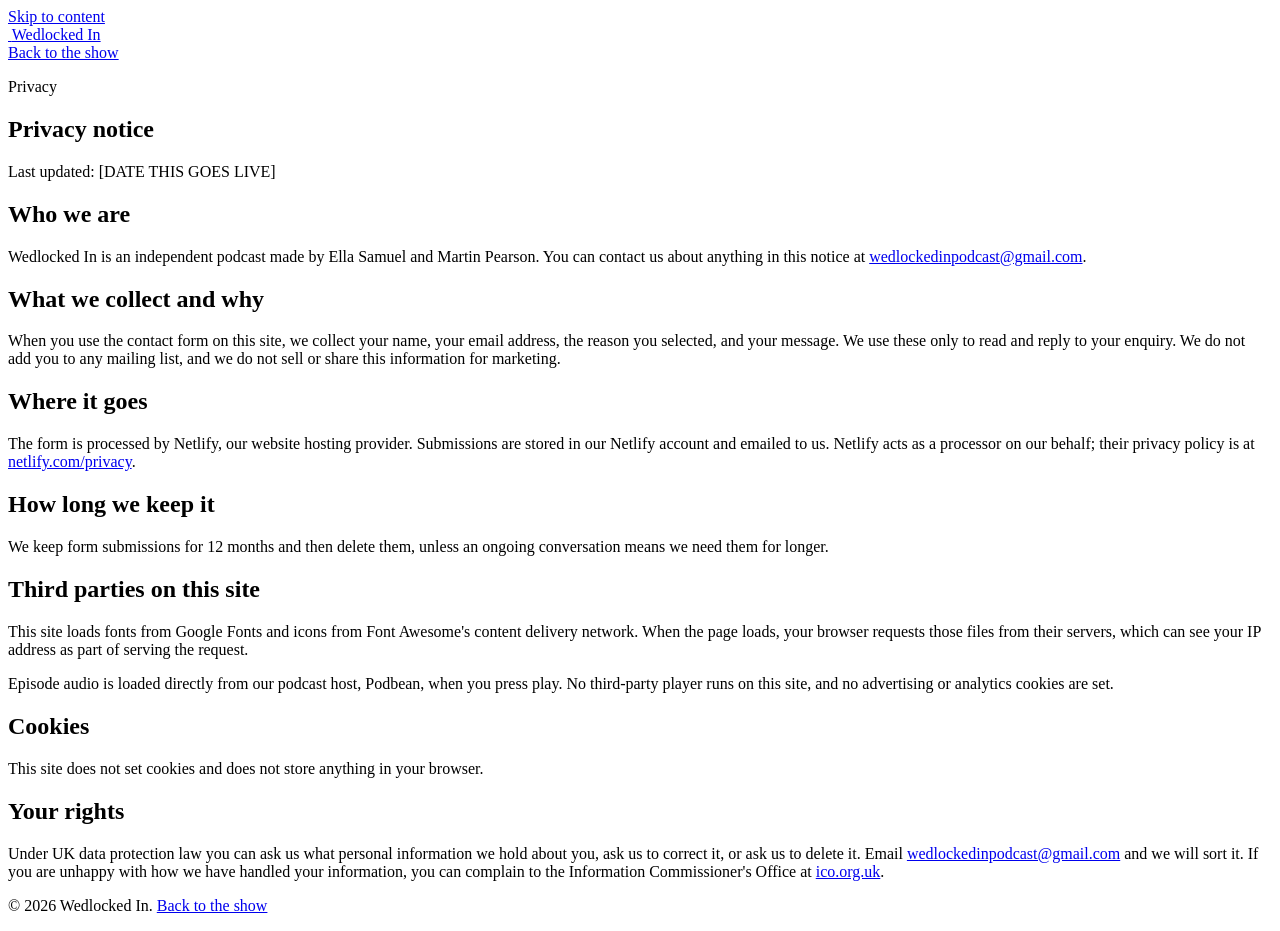
==== privacy.html @ d3a5449d "Site v1" ====
<!DOCTYPE html>
<html lang="en-GB">
<head>
  <meta charset="UTF-8">
  <meta name="viewport" content="width=device-width, initial-scale=1.0">
  <title>Privacy notice - Wedlocked In</title>
  <meta name="description" content="How Wedlocked In handles personal information submitted through this website.">
  <meta name="robots" content="noindex">

  <link rel="icon" type="image/png" href="images/mark.png">
  <link rel="stylesheet" href="https://cdnjs.cloudflare.com/ajax/libs/font-awesome/6.5.2/css/all.min.css">
  <!-- Same fonts link as index.html and 404.html - change all three together -->
  <link rel="preconnect" href="https://fonts.googleapis.com">
  <link rel="preconnect" href="https://fonts.gstatic.com" crossorigin>
  <link href="https://fonts.googleapis.com/css2?family=Anton&family=Inter:wght@400;500;600&family=Space+Grotesk:wght@500;600;700&display=swap" rel="stylesheet">
  <link rel="stylesheet" href="css/styles.css">
</head>
<body>

  <a class="skip-link" href="#main">Skip to content</a>

  <header class="site-header">
    <div class="header-inner">
      <a class="brand" href="index.html">
        <img src="images/mark.png" alt="" class="brand-logo">
        <span class="brand-name">Wedlocked In</span>
      </a>
      <nav class="site-nav" aria-label="Main navigation">
        <a href="index.html">Back to the show</a>
      </nav>
    </div>
  </header>

  <main id="main">
    <section class="section">
      <div class="section-inner about-grid-textonly">
        <p class="eyebrow">Privacy</p>
        <h1>Privacy notice</h1>
        <!-- Set this to the date the site actually goes live -->
        <p class="player-meta">Last updated: [DATE THIS GOES LIVE]</p>

        <h2>Who we are</h2>
        <p>Wedlocked In is an independent podcast made by Ella Samuel and Martin Pearson. You can contact us about anything in this notice at <a href="mailto:wedlockedinpodcast@gmail.com">wedlockedinpodcast@gmail.com</a>.</p>

        <h2>What we collect and why</h2>
        <p>When you use the contact form on this site, we collect your name, your email address, the reason you selected, and your message. We use these only to read and reply to your enquiry. We do not add you to any mailing list, and we do not sell or share this information for marketing.</p>

        <h2>Where it goes</h2>
        <p>The form is processed by Netlify, our website hosting provider. Submissions are stored in our Netlify account and emailed to us. Netlify acts as a processor on our behalf; their privacy policy is at <a href="https://www.netlify.com/privacy/" rel="noopener">netlify.com/privacy</a>.</p>

        <h2>How long we keep it</h2>
        <p>We keep form submissions for 12 months and then delete them, unless an ongoing conversation means we need them for longer.</p>

        <h2>Third parties on this site</h2>
        <p>This site loads fonts from Google Fonts and icons from Font Awesome's content delivery network. When the page loads, your browser requests those files from their servers, which can see your IP address as part of serving the request.</p>
        <p>Episode audio is loaded directly from our podcast host, Podbean, when you press play. No third-party player runs on this site, and no advertising or analytics cookies are set.</p>

        <h2>Cookies</h2>
        <p>This site does not set cookies and does not store anything in your browser.</p>

        <h2>Your rights</h2>
        <p>Under UK data protection law you can ask us what personal information we hold about you, ask us to correct it, or ask us to delete it. Email <a href="mailto:wedlockedinpodcast@gmail.com">wedlockedinpodcast@gmail.com</a> and we will sort it. If you are unhappy with how we have handled your information, you can complain to the Information Commissioner's Office at <a href="https://ico.org.uk" rel="noopener">ico.org.uk</a>.</p>
      </div>
    </section>
  </main>

  <footer class="site-footer">
    <div class="footer-inner">
      <p class="footer-copy">&copy; <span id="footer-year">2026</span> Wedlocked In. <a href="index.html">Back to the show</a></p>
    </div>
  </footer>

  <script src="js/script.js"></script>
</body>
</html>
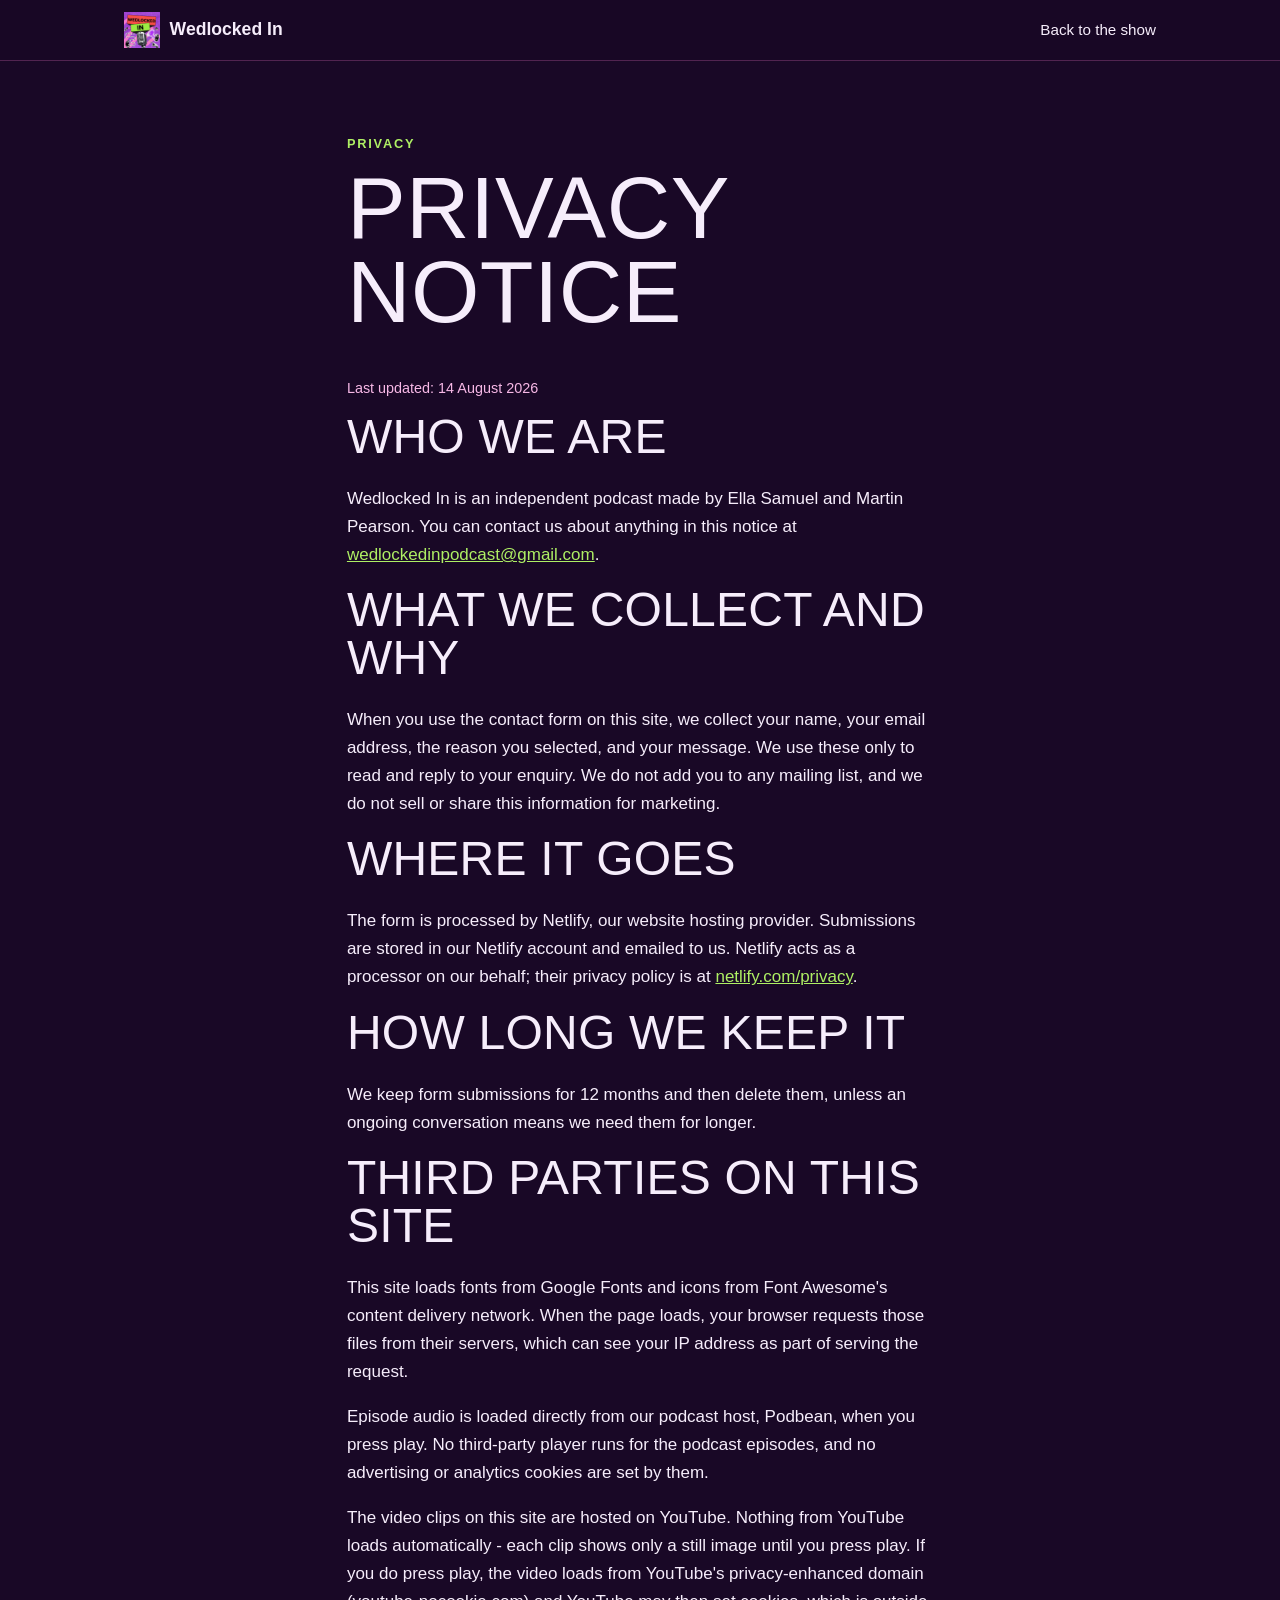
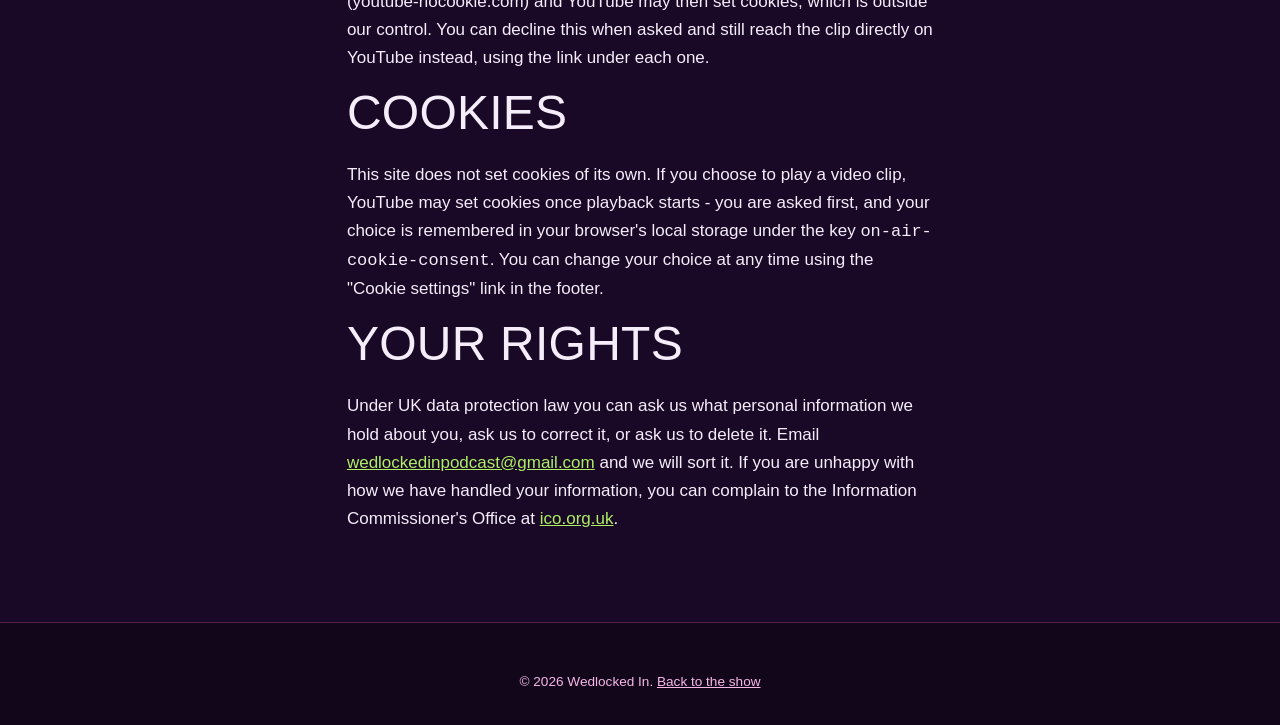
==== commit 24bbc23e: "YouTube clips and privacy" ====
--- a/privacy.html
+++ b/privacy.html
@@ -37,7 +37,7 @@
         <p class="eyebrow">Privacy</p>
         <h1>Privacy notice</h1>
         <!-- Set this to the date the site actually goes live -->
-        <p class="player-meta">Last updated: [DATE THIS GOES LIVE]</p>
+        <p class="player-meta">Last updated: 14 August 2026</p>
 
         <h2>Who we are</h2>
         <p>Wedlocked In is an independent podcast made by Ella Samuel and Martin Pearson. You can contact us about anything in this notice at <a href="mailto:wedlockedinpodcast@gmail.com">wedlockedinpodcast@gmail.com</a>.</p>
@@ -53,10 +53,11 @@
 
         <h2>Third parties on this site</h2>
         <p>This site loads fonts from Google Fonts and icons from Font Awesome's content delivery network. When the page loads, your browser requests those files from their servers, which can see your IP address as part of serving the request.</p>
-        <p>Episode audio is loaded directly from our podcast host, Podbean, when you press play. No third-party player runs on this site, and no advertising or analytics cookies are set.</p>
+        <p>Episode audio is loaded directly from our podcast host, Podbean, when you press play. No third-party player runs for the podcast episodes, and no advertising or analytics cookies are set by them.</p>
+        <p>The video clips on this site are hosted on YouTube. Nothing from YouTube loads automatically - each clip shows only a still image until you press play. If you do press play, the video loads from YouTube's privacy-enhanced domain (youtube-nocookie.com) and YouTube may then set cookies, which is outside our control. You can decline this when asked and still reach the clip directly on YouTube instead, using the link under each one.</p>
 
         <h2>Cookies</h2>
-        <p>This site does not set cookies and does not store anything in your browser.</p>
+        <p>This site does not set cookies of its own. If you choose to play a video clip, YouTube may set cookies once playback starts - you are asked first, and your choice is remembered in your browser's local storage under the key <code>on-air-cookie-consent</code>. You can change your choice at any time using the "Cookie settings" link in the footer.</p>
 
         <h2>Your rights</h2>
         <p>Under UK data protection law you can ask us what personal information we hold about you, ask us to correct it, or ask us to delete it. Email <a href="mailto:wedlockedinpodcast@gmail.com">wedlockedinpodcast@gmail.com</a> and we will sort it. If you are unhappy with how we have handled your information, you can complain to the Information Commissioner's Office at <a href="https://ico.org.uk" rel="noopener">ico.org.uk</a>.</p>
--- a/css/styles.css
+++ b/css/styles.css
@@ -0,0 +1,1045 @@
+/* ==========================================================================
+   WEDLOCKED IN - built from the "On Air" podcast starter kit
+   ==========================================================================
+
+   HOW THIS FILE WORKS
+   1. CLIENT TOKENS below are the ONLY place hex colours appear. Change
+      those values and the whole site re-skins itself - including the
+      soundbars, platform buttons and the cover-art glow.
+   2. Everything else is DERIVED from the tokens using color-mix(), which
+      blends two colours by percentage - like mixing paint.
+
+   COLOURS: sampled directly out of the cover artwork, so the site and the
+   artwork are literally the same palette rather than an approximation.
+   Lime is the accent because black-on-lime is the highest-contrast pairing
+   in the artwork - the coral is used sparingly as a second accent so the
+   page has the artwork's energy without two colours fighting for the CTAs.
+   ========================================================================== */
+
+/* ===================== CLIENT TOKENS - EDIT THESE ====================== */
+:root {
+  --color-primary: #291141;    /* raised surfaces: cards, the player, header fill */
+  --color-secondary: #F878CD;  /* the artwork's pink - muted text base, quiet borders */
+  --color-accent: #9CEB42;     /* the artwork's lime - buttons, links, soundbars */
+  --color-accent-alt: #F74E47; /* the artwork's coral - second accent, used sparingly */
+  --color-bg: #190826;         /* deep aubergine, pulled from the artwork's purple */
+  --color-text: #F6EDFB;       /* off-white with a violet cast */
+  --color-on-accent: #12061C;  /* text ON accent buttons. Black-on-lime is about 13:1,
+                                  comfortably AAA - if the accent ever changes to
+                                  something darker, this must go light instead */
+
+  --font-display: 'Anton', sans-serif;          /* condensed poster face - echoes the cover type */
+  --font-heading: 'Space Grotesk', sans-serif;  /* labels, buttons, episode titles */
+  --font-body: 'Inter', sans-serif;             /* clean and readable at small sizes */
+}
+
+/* ===================== DERIVED VALUES - LEAVE ALONE ====================
+   Every colour below is mixed from the tokens. #fff and #000 appear only
+   as mixing endpoints (lightening / darkening), never as used colours. */
+:root {
+  --surface: var(--color-primary);
+  --surface-raised: color-mix(in srgb, var(--color-primary) 88%, #fff);
+  --border-subtle: color-mix(in srgb, var(--color-secondary) 25%, var(--color-bg));
+  --border-strong: color-mix(in srgb, var(--color-secondary) 45%, var(--color-bg));
+  --text-muted: color-mix(in srgb, var(--color-text) 55%, var(--color-secondary));
+  --accent-hover: color-mix(in srgb, var(--color-accent) 82%, #fff);
+  --accent-tint: color-mix(in srgb, var(--color-accent) 14%, var(--color-bg));
+  --accent-glow: color-mix(in srgb, var(--color-accent) 45%, transparent);
+  --footer-bg: color-mix(in srgb, var(--color-bg) 70%, #000);
+  --header-frost: color-mix(in srgb, var(--color-bg) 78%, transparent);
+  --player-bg: color-mix(in srgb, var(--color-primary) 92%, var(--color-accent));
+  --soundbar-color: color-mix(in srgb, var(--color-accent) 55%, var(--color-bg));
+  --shadow-soft: 0 8px 30px color-mix(in srgb, #000 45%, transparent);
+  --focus-ring: 2px solid var(--accent-hover);
+  --accent-alt-soft: color-mix(in srgb, var(--color-accent-alt) 85%, #fff);
+  --soundbar-alt: color-mix(in srgb, var(--color-accent-alt) 60%, var(--color-bg));
+}
+
+/* ===================== RESET + BASE ===================== */
+*,
+*::before,
+*::after { box-sizing: border-box; }
+
+body {
+  margin: 0;
+  background: var(--color-bg);
+  color: var(--color-text);
+  font-family: var(--font-body);
+  font-size: 1.0625rem;
+  line-height: 1.65;
+  -webkit-font-smoothing: antialiased;
+}
+
+html { scroll-behavior: smooth; }
+
+img { max-width: 100%; height: auto; display: block; }
+
+h1, h2, h3 {
+  line-height: 1.15;
+  margin: 0 0 0.5em;
+}
+
+/* h1 and h2 use the condensed poster face and are set in caps, echoing the
+   chunky blocked lettering on the cover art. h3 stays in Space Grotesk -
+   Anton at episode-title size would be hard to read at a glance. */
+h1, h2 {
+  font-family: var(--font-display);
+  font-weight: 400;
+  text-transform: uppercase;
+  letter-spacing: 0.005em;
+}
+
+h1 { font-size: clamp(3rem, 8vw, 5.5rem); line-height: 0.95; }
+h2 { font-size: clamp(1.9rem, 4.5vw, 3rem); line-height: 1; }
+
+h3 {
+  font-family: var(--font-heading);
+  font-size: 1.2rem;
+  font-weight: 600;
+  letter-spacing: -0.01em;
+}
+
+p { margin: 0 0 1em; }
+
+a { color: var(--accent-hover); }
+a:hover { color: var(--color-accent); }
+
+/* Anchor jumps must clear the sticky header; bigger value on mobile where
+   the stacked nav is taller (see the media query) */
+section[id] { scroll-margin-top: 90px; }
+
+/* ===================== ACCESSIBILITY BASICS ===================== */
+.skip-link {
+  position: absolute;
+  left: -9999px;
+  top: 0;
+  background: var(--color-accent);
+  color: var(--color-on-accent);
+  padding: 0.6rem 1rem;
+  border-radius: 0 0 8px 0;
+  z-index: 200;
+  font-weight: 600;
+  text-decoration: none;
+}
+
+.skip-link:focus { left: 0; }
+
+:focus-visible {
+  outline: var(--focus-ring);
+  outline-offset: 3px;
+}
+
+/* ===================== LAYOUT HELPERS ===================== */
+.section { padding: 4.5rem 1.5rem; }
+
+.section-inner,
+.header-inner,
+.hero-inner,
+.footer-inner {
+  max-width: 1080px;
+  margin: 0 auto;
+}
+
+.eyebrow {
+  font-family: var(--font-heading);
+  text-transform: uppercase;
+  letter-spacing: 0.14em;
+  font-size: 0.8rem;
+  font-weight: 600;
+  color: var(--accent-hover);
+  margin-bottom: 0.75rem;
+}
+
+/* ===================== BUTTONS ===================== */
+.btn-primary {
+  display: inline-flex;
+  align-items: center;
+  gap: 0.5rem;
+  background: var(--color-accent);
+  color: var(--color-on-accent);
+  font-family: var(--font-heading);
+  font-weight: 600;
+  font-size: 1rem;
+  padding: 0.75rem 1.5rem;
+  border: none;
+  border-radius: 999px;
+  cursor: pointer;
+  text-decoration: none;
+  transition: background 0.2s ease, transform 0.15s ease;
+}
+
+.btn-primary:hover {
+  background: var(--accent-hover);
+  color: var(--color-on-accent);
+  transform: translateY(-1px);
+}
+
+.btn-ghost {
+  display: inline-flex;
+  align-items: center;
+  gap: 0.5rem;
+  background: transparent;
+  color: var(--color-text);
+  font-family: var(--font-heading);
+  font-weight: 600;
+  font-size: 1rem;
+  padding: 0.75rem 1.5rem;
+  border: 1px solid var(--border-strong);
+  border-radius: 999px;
+  cursor: pointer;
+  transition: border-color 0.2s ease;
+}
+
+.btn-ghost:hover { border-color: var(--color-accent); }
+
+/* ===================== 1. STICKY HEADER ===================== */
+.site-header {
+  position: sticky;
+  top: 0;
+  z-index: 100;
+  background: var(--header-frost);
+  /* Frosted glass: the translucent background above + this blur of
+     whatever scrolls behind it */
+  -webkit-backdrop-filter: blur(12px);
+  backdrop-filter: blur(12px);
+  border-bottom: 1px solid var(--border-subtle);
+}
+
+.header-inner {
+  display: flex;
+  align-items: center;
+  justify-content: space-between;
+  gap: 1rem;
+  padding: 0.75rem 1.5rem;
+  flex-wrap: wrap;
+}
+
+.brand {
+  display: flex;
+  align-items: center;
+  gap: 0.6rem;
+  text-decoration: none;
+  color: var(--color-text);
+}
+
+.brand-logo { width: 36px; height: 36px; }
+
+.brand-name {
+  font-family: var(--font-heading);
+  font-weight: 700;
+  font-size: 1.1rem;
+}
+
+.site-nav {
+  display: flex;
+  gap: 1.25rem;
+  flex-wrap: wrap;
+}
+
+.site-nav a {
+  color: var(--color-text);
+  text-decoration: none;
+  font-size: 0.95rem;
+  font-weight: 500;
+}
+
+.site-nav a:hover { color: var(--accent-hover); }
+
+.social-row {
+  display: flex;
+  gap: 0.5rem;
+}
+
+.social-btn {
+  display: inline-flex;
+  align-items: center;
+  justify-content: center;
+  width: 38px;
+  height: 38px;
+  border-radius: 50%;
+  background: var(--accent-tint);
+  color: var(--color-text);
+  border: 1px solid var(--border-subtle);
+  text-decoration: none;
+  transition: background 0.2s ease, color 0.2s ease;
+}
+
+.social-btn:hover {
+  background: var(--color-accent);
+  color: var(--color-on-accent);
+}
+
+/* ===================== 2. HERO ===================== */
+.hero { padding: 4rem 1.5rem 4.5rem; }
+
+.hero-inner {
+  display: grid;
+  grid-template-columns: minmax(260px, 420px) 1fr;
+  gap: 3rem;
+  align-items: center;
+}
+
+.hero-art img {
+  border-radius: 16px;
+  /* The glow: a soft accent-coloured shadow that makes the art float */
+  box-shadow: 0 12px 60px var(--accent-glow), var(--shadow-soft);
+}
+
+.hero-pitch {
+  font-size: 1.25rem;
+  color: var(--text-muted);
+  max-width: 34ch;
+}
+
+.trust-strip {
+  font-size: 0.9rem;
+  color: var(--text-muted);
+  font-family: var(--font-heading);
+  letter-spacing: 0.02em;
+  margin: 1.25rem 0 1.75rem;
+}
+
+.trust-strip span { white-space: nowrap; }
+
+/* The listen-on row - flex-wrap means it never needs a media query */
+.listen-on-row {
+  display: flex;
+  flex-wrap: wrap;
+  gap: 0.6rem;
+}
+
+.platform-btn {
+  display: inline-flex;
+  align-items: center;
+  gap: 0.5rem;
+  background: var(--surface-raised);
+  color: var(--color-text);
+  border: 1px solid var(--border-strong);
+  border-radius: 999px;
+  padding: 0.55rem 1.1rem;
+  font-family: var(--font-heading);
+  font-weight: 600;
+  font-size: 0.9rem;
+  text-decoration: none;
+  transition: border-color 0.2s ease, background 0.2s ease;
+}
+
+.platform-btn:hover {
+  border-color: var(--color-accent);
+  background: var(--accent-tint);
+  color: var(--color-text);
+}
+
+.platform-btn i { color: var(--accent-hover); }
+
+/* Staggered rise-in for the hero, only when motion is welcome */
+@media (prefers-reduced-motion: no-preference) {
+  .hero .reveal {
+    opacity: 0;
+    transform: translateY(14px);
+    animation: hero-rise 0.6s ease forwards;
+  }
+  .hero-copy .reveal:nth-child(1) { animation-delay: 0.05s; }
+  .hero-copy .reveal:nth-child(2) { animation-delay: 0.12s; }
+  .hero-copy .reveal:nth-child(3) { animation-delay: 0.2s; }
+  .hero-copy .reveal:nth-child(4) { animation-delay: 0.28s; }
+  .hero-copy .reveal:nth-child(5) { animation-delay: 0.36s; }
+  @keyframes hero-rise {
+    to { opacity: 1; transform: none; }
+  }
+}
+
+/* ===================== SOUNDBAR MOTIF =====================
+   This kit's section divider: a row of thin vertical bars echoing an
+   audio waveform. Pure CSS - the spans get their heights below. The
+   gentle pulse animation only runs when the visitor is happy with
+   motion. Used between sections and nowhere louder. */
+.soundbar {
+  display: flex;
+  justify-content: center;
+  align-items: center;
+  gap: 6px;
+  height: 56px;
+}
+
+.soundbar span {
+  width: 4px;
+  border-radius: 2px;
+  background: var(--soundbar-color);
+}
+
+/* Every third bar picks up the coral instead of the lime - the artwork's
+   two brights, used as punctuation rather than wallpaper */
+.soundbar span:nth-child(3n) { background: var(--soundbar-alt); }
+
+/* Varying heights - a fixed pattern so it looks like a waveform,
+   not a random mess */
+.soundbar span:nth-child(1)  { height: 10px; }
+.soundbar span:nth-child(2)  { height: 18px; }
+.soundbar span:nth-child(3)  { height: 26px; }
+.soundbar span:nth-child(4)  { height: 14px; }
+.soundbar span:nth-child(5)  { height: 32px; }
+.soundbar span:nth-child(6)  { height: 20px; }
+.soundbar span:nth-child(7)  { height: 36px; }
+.soundbar span:nth-child(8)  { height: 22px; }
+.soundbar span:nth-child(9)  { height: 30px; }
+.soundbar span:nth-child(10) { height: 12px; }
+.soundbar span:nth-child(11) { height: 24px; }
+.soundbar span:nth-child(12) { height: 16px; }
+.soundbar span:nth-child(13) { height: 28px; }
+.soundbar span:nth-child(14) { height: 10px; }
+
+@media (prefers-reduced-motion: no-preference) {
+  .soundbar span {
+    animation: soundbar-pulse 2.6s ease-in-out infinite alternate;
+  }
+  .soundbar span:nth-child(odd)  { animation-delay: 0.4s; }
+  .soundbar span:nth-child(3n)   { animation-delay: 0.9s; }
+  @keyframes soundbar-pulse {
+    to { transform: scaleY(1.5); }
+  }
+}
+
+/* ===================== 3. LATEST EPISODE / PLAYER ===================== */
+.listen-section { padding-top: 3.5rem; }
+
+.player-card {
+  background: var(--player-bg);
+  border: 1px solid var(--border-strong);
+  border-radius: 16px;
+  padding: 2rem;
+  box-shadow: var(--shadow-soft);
+}
+
+.player-epnum {
+  font-family: var(--font-heading);
+  font-weight: 700;
+  color: var(--accent-alt-soft);
+  margin-bottom: 0.25rem;
+  font-size: 0.9rem;
+  text-transform: uppercase;
+  letter-spacing: 0.1em;
+}
+
+.player-title { margin-bottom: 0.25rem; }
+
+.player-meta {
+  color: var(--text-muted);
+  font-size: 0.9rem;
+  margin-bottom: 0.75rem;
+}
+
+.player-desc { color: var(--text-muted); }
+
+/* The native audio element: the browser's own controls are deliberately
+   kept - they give keyboard and screen-reader support for free, which a
+   custom-built player would break. The wrapper card is what we style. */
+audio {
+  width: 100%;
+  margin-top: 0.5rem;
+}
+
+.player-alt {
+  margin: 1.25rem 0 0;
+  font-size: 0.95rem;
+  color: var(--text-muted);
+}
+
+/* Consent-gated embed container (only used in embed mode) */
+.embed-container { margin-top: 0.5rem; }
+
+.embed-placeholder {
+  border: 2px dashed var(--border-strong);
+  border-radius: 12px;
+  padding: 1.5rem;
+  text-align: center;
+  color: var(--text-muted);
+}
+
+.embed-container iframe {
+  width: 100%;
+  border: none;
+  border-radius: 12px;
+  min-height: 152px;
+}
+
+/* ===================== 4. EPISODE LIST ===================== */
+.episode-list {
+  list-style: none;
+  margin: 2rem 0 0;
+  padding: 0;
+  display: flex;
+  flex-direction: column;
+  gap: 1rem;
+}
+
+/* flex-wrap means rows collapse gracefully on narrow screens without
+   needing the media query - the pattern to copy for any future row */
+.episode-row {
+  display: flex;
+  flex-wrap: wrap;
+  gap: 1.25rem;
+  background: var(--surface);
+  border: 1px solid var(--border-subtle);
+  border-radius: 14px;
+  padding: 1.25rem;
+  transition: border-color 0.2s ease;
+}
+
+.episode-row:hover { border-color: var(--border-strong); }
+
+.episode-thumb {
+  width: 96px;
+  height: 96px;
+  aspect-ratio: 1 / 1;
+  object-fit: cover;
+  border-radius: 10px;
+  flex-shrink: 0;
+}
+
+.episode-body {
+  flex: 1;
+  min-width: 240px;
+}
+
+.episode-body h3 { margin-bottom: 0.2rem; }
+
+.episode-meta {
+  color: var(--text-muted);
+  font-size: 0.85rem;
+  margin-bottom: 0.4rem;
+}
+
+.episode-desc {
+  color: var(--text-muted);
+  font-size: 0.95rem;
+  margin-bottom: 0.75rem;
+}
+
+.episode-links {
+  display: flex;
+  flex-wrap: wrap;
+  gap: 0.75rem;
+  align-items: center;
+}
+
+.episode-listen {
+  display: inline-flex;
+  align-items: center;
+  gap: 0.4rem;
+  background: var(--accent-tint);
+  color: var(--accent-hover);
+  border: 1px solid var(--border-strong);
+  border-radius: 999px;
+  padding: 0.4rem 1rem;
+  font-family: var(--font-heading);
+  font-weight: 600;
+  font-size: 0.85rem;
+  cursor: pointer;
+  transition: background 0.2s ease, color 0.2s ease;
+}
+
+.episode-listen:hover {
+  background: var(--color-accent);
+  color: var(--color-on-accent);
+}
+
+.episode-notes {
+  font-size: 0.85rem;
+  color: var(--text-muted);
+}
+
+.episode-notes:hover { color: var(--accent-hover); }
+
+.full-archive {
+  margin-top: 2rem;
+  text-align: center;
+  color: var(--text-muted);
+}
+
+/* ===================== 5. START HERE ===================== */
+.start-here-section { padding-top: 3.5rem; }
+
+/* auto-fit: cards fill the row and stack by themselves - no media
+   query needed, and no mobile stacking bugs */
+.start-grid {
+  display: grid;
+  grid-template-columns: repeat(auto-fit, minmax(260px, 1fr));
+  gap: 1.25rem;
+  margin-top: 2rem;
+}
+
+.start-card {
+  background: var(--surface);
+  border: 1px solid var(--border-subtle);
+  border-radius: 14px;
+  padding: 1.5rem;
+  display: flex;
+  flex-direction: column;
+}
+
+/* The Start Here labels get the coral and a solid block behind them,
+   borrowing the banner treatment from the cover art */
+.start-label {
+  display: inline-block;
+  align-self: flex-start;
+  font-family: var(--font-heading);
+  font-weight: 700;
+  font-size: 0.75rem;
+  text-transform: uppercase;
+  letter-spacing: 0.1em;
+  color: var(--color-on-accent);
+  background: var(--accent-alt-soft);
+  padding: 0.25rem 0.6rem;
+  border-radius: 4px;
+  margin-bottom: 1rem;
+}
+
+.start-card p { color: var(--text-muted); font-size: 0.95rem; }
+
+.start-listen {
+  margin-top: auto;
+  font-family: var(--font-heading);
+  font-weight: 600;
+  font-size: 0.9rem;
+  text-decoration: none;
+}
+
+/* ===================== 6. ABOUT BAND ===================== */
+.about-band {
+  background: var(--surface);
+  border-top: 1px solid var(--border-subtle);
+  border-bottom: 1px solid var(--border-subtle);
+}
+
+.about-grid {
+  display: grid;
+  grid-template-columns: 3fr 2fr;
+  gap: 3rem;
+  align-items: start;
+}
+
+/* min-width: 0 lets these grid children shrink below their content size,
+   preventing long unbroken text (URLs, email addresses) blowing the layout */
+.about-text,
+.contact-form-col { min-width: 0; }
+
+/* Used while there is no host photo - keeps the text from running to a
+   silly line length in a full-width band */
+.about-grid-textonly {
+  grid-template-columns: 1fr;
+  max-width: 62ch;
+}
+
+.about-photo img {
+  border-radius: 14px;
+  object-fit: cover;
+  box-shadow: var(--shadow-soft);
+}
+
+.support-strip {
+  margin-top: 3rem;
+  display: flex;
+  flex-wrap: wrap;
+  align-items: center;
+  gap: 1rem;
+  border-top: 1px solid var(--border-subtle);
+  padding-top: 2rem;
+}
+
+.support-label {
+  font-family: var(--font-heading);
+  font-weight: 600;
+  margin: 0;
+}
+
+.support-links {
+  display: flex;
+  flex-wrap: wrap;
+  gap: 0.6rem;
+}
+
+.support-btn {
+  display: inline-flex;
+  align-items: center;
+  gap: 0.5rem;
+  background: var(--surface-raised);
+  color: var(--color-text);
+  border: 1px solid var(--border-strong);
+  border-radius: 999px;
+  padding: 0.5rem 1.1rem;
+  font-family: var(--font-heading);
+  font-weight: 600;
+  font-size: 0.9rem;
+  text-decoration: none;
+  transition: border-color 0.2s ease, background 0.2s ease;
+}
+
+.support-btn:hover {
+  border-color: var(--color-accent);
+  background: var(--accent-tint);
+}
+
+.support-btn i { color: var(--accent-hover); }
+
+/* ===================== 7. REVIEWS ===================== */
+.review-grid {
+  display: grid;
+  grid-template-columns: repeat(auto-fit, minmax(260px, 1fr));
+  gap: 1.25rem;
+  margin-top: 2rem;
+}
+
+.review-card {
+  background: var(--surface);
+  border: 1px solid var(--border-subtle);
+  border-radius: 14px;
+  padding: 1.5rem;
+}
+
+.review-stars {
+  color: var(--color-accent);
+  margin-bottom: 0.75rem;
+  letter-spacing: 0.15em;
+}
+
+.review-quote {
+  font-style: italic;
+  color: var(--color-text);
+}
+
+.review-source {
+  color: var(--text-muted);
+  font-size: 0.85rem;
+  margin: 0;
+}
+
+/* ===================== 8. CONTACT ===================== */
+.contact-band {
+  background: var(--surface);
+  border-top: 1px solid var(--border-subtle);
+}
+
+.contact-grid {
+  display: grid;
+  grid-template-columns: 3fr 2fr;
+  gap: 3rem;
+  align-items: start;
+}
+
+.form-field { margin-bottom: 1.1rem; }
+
+.form-field label {
+  display: block;
+  font-family: var(--font-heading);
+  font-weight: 600;
+  font-size: 0.9rem;
+  margin-bottom: 0.35rem;
+}
+
+.form-field input,
+.form-field select,
+.form-field textarea {
+  width: 100%;
+  background: var(--color-bg);
+  color: var(--color-text);
+  border: 1px solid var(--border-strong);
+  border-radius: 10px;
+  padding: 0.7rem 0.9rem;
+  font-family: var(--font-body);
+  font-size: 1rem;
+}
+
+.form-field input:focus-visible,
+.form-field select:focus-visible,
+.form-field textarea:focus-visible {
+  outline: var(--focus-ring);
+  outline-offset: 1px;
+  border-color: var(--color-accent);
+}
+
+.form-field textarea { resize: vertical; }
+
+/* Honeypot: parked off-screen, not display:none - some bots skip
+   hidden fields */
+.hp-field {
+  position: absolute;
+  left: -9999px;
+}
+
+#form-status {
+  margin-top: 1rem;
+  font-weight: 600;
+  min-height: 1.5em;
+}
+
+#form-status.form-success { color: var(--accent-hover); }
+#form-status.form-error { color: color-mix(in srgb, var(--color-text) 70%, var(--color-accent)); }
+
+.contact-details-col h3 { margin-bottom: 1rem; }
+
+.contact-email-link {
+  font-family: var(--font-heading);
+  font-weight: 600;
+  text-decoration: none;
+}
+
+.contact-details-col .social-row { margin: 1.25rem 0; }
+
+.media-kit-line,
+.newsletter-line { font-size: 0.95rem; }
+
+/* ===================== 9. FOOTER ===================== */
+.site-footer {
+  background: var(--footer-bg);
+  border-top: 1px solid var(--border-subtle);
+  padding: 3rem 1.5rem 2rem;
+  text-align: center;
+}
+
+.footer-brand {
+  font-family: var(--font-heading);
+  font-weight: 700;
+  font-size: 1.25rem;
+  margin-bottom: 1.5rem;
+}
+
+.footer-inner .listen-on-row { justify-content: center; margin-bottom: 1.5rem; }
+
+.listen-on-compact .platform-btn {
+  padding: 0.4rem 0.9rem;
+  font-size: 0.8rem;
+}
+
+.footer-inner .social-row { justify-content: center; margin-bottom: 1.5rem; }
+
+.footer-legal {
+  color: var(--text-muted);
+  font-size: 0.85rem;
+}
+
+.footer-copy {
+  color: var(--text-muted);
+  font-size: 0.85rem;
+  margin: 0;
+}
+
+.footer-copy a { color: var(--text-muted); }
+.footer-copy a:hover { color: var(--accent-hover); }
+
+/* ===================== 10. MOBILE LISTEN BAR =====================
+   Hidden on desktop; shown inside the mobile media query below. */
+.mobile-listen-bar { display: none; }
+
+/* ===================== CLIPS ===================== */
+.clip-grid {
+  display: grid;
+  /* Same auto-fit pattern as start-grid and review-grid - cards fill the
+     row and wrap themselves, no mobile-stacking media query needed */
+  grid-template-columns: repeat(auto-fit, minmax(220px, 1fr));
+  gap: 1.25rem;
+  margin-top: 2rem;
+}
+
+.clip-card {
+  background: var(--surface);
+  border: 1px solid var(--border-subtle);
+  border-radius: 14px;
+  overflow: hidden;
+  display: flex;
+  flex-direction: column;
+}
+
+/* 9:16 keeps the box the right shape for a Short before anything has
+   loaded, so the page never jumps once a thumbnail image arrives */
+.clip-video-wrap {
+  position: relative;
+  aspect-ratio: 9 / 16;
+  background: #000;
+}
+
+.clip-video-wrap iframe {
+  position: absolute;
+  inset: 0;
+  width: 100%;
+  height: 100%;
+  border: 0;
+}
+
+.clip-facade {
+  position: absolute;
+  inset: 0;
+  width: 100%;
+  height: 100%;
+  padding: 0;
+  margin: 0;
+  border: 0;
+  cursor: pointer;
+  background: none;
+  display: block;
+}
+
+.clip-facade img {
+  width: 100%;
+  height: 100%;
+  object-fit: cover;
+  display: block;
+}
+
+/* Darkens the lower part of the thumbnail so the play icon and any
+   future caption overlay stay readable against a bright frame */
+.clip-facade::after {
+  content: "";
+  position: absolute;
+  inset: 0;
+  background: linear-gradient(to top, color-mix(in srgb, #000 55%, transparent), transparent 45%);
+}
+
+.clip-play-icon {
+  position: absolute;
+  top: 50%;
+  left: 50%;
+  transform: translate(-50%, -50%);
+  width: 58px;
+  height: 58px;
+  border-radius: 50%;
+  background: color-mix(in srgb, var(--color-accent) 90%, transparent);
+  color: var(--color-on-accent);
+  display: flex;
+  align-items: center;
+  justify-content: center;
+  font-size: 1.3rem;
+  transition: transform 0.15s ease;
+}
+
+.clip-facade:hover .clip-play-icon,
+.clip-facade:focus-visible .clip-play-icon {
+  transform: translate(-50%, -50%) scale(1.08);
+}
+
+.clip-caption {
+  padding: 0.9rem 1rem 0.3rem;
+  font-size: 0.95rem;
+  color: var(--color-text);
+  margin: 0;
+}
+
+.clip-yt-link {
+  display: block;
+  padding: 0.3rem 1rem 1rem;
+  font-size: 0.8rem;
+  color: var(--text-muted);
+}
+
+.clip-yt-link:hover { color: var(--accent-hover); }
+
+/* ===================== 404 PAGE ===================== */
+.error-section {
+  min-height: 80vh;
+  display: flex;
+  align-items: center;
+}
+
+.error-inner { text-align: center; }
+
+/* ===================== 11. COOKIE BANNER ===================== */
+.cookie-banner {
+  position: fixed;
+  bottom: 0;
+  left: 0;
+  right: 0;
+  z-index: 150;
+  background: var(--surface-raised);
+  border-top: 1px solid var(--border-strong);
+  padding: 1rem 1.5rem;
+  display: flex;
+  flex-wrap: wrap;
+  align-items: center;
+  justify-content: center;
+  gap: 1rem;
+}
+
+.cookie-banner[hidden] { display: none; }
+
+.cookie-banner p { margin: 0; font-size: 0.95rem; }
+
+.cookie-actions {
+  display: flex;
+  gap: 0.6rem;
+}
+
+/* ===================== SCROLL REVEAL =====================
+   JS adds .visible as elements enter the viewport. For reduced-motion
+   users the JS never runs, and this base state keeps everything
+   visible - nothing is hidden without the animation to reveal it. */
+@media (prefers-reduced-motion: no-preference) {
+  .reveal {
+    opacity: 0;
+    transform: translateY(16px);
+    transition: opacity 0.5s ease, transform 0.5s ease;
+  }
+  .reveal.visible {
+    opacity: 1;
+    transform: none;
+  }
+  /* Hero reveals are handled by the load animation above, not scroll */
+  .hero .reveal { transition: none; }
+}
+
+@media (prefers-reduced-motion: reduce) {
+  html { scroll-behavior: auto; }
+  .reveal { opacity: 1; transform: none; }
+  .soundbar span { animation: none; }
+}
+
+/* ===================== MOBILE - the one media query ===================
+   Episode rows, the review grid, the start grid and the listen-on row
+   deliberately do NOT appear here: flex-wrap and auto-fit handle
+   themselves. Only true layout flips live in this block. */
+@media (max-width: 700px) {
+  .header-inner {
+    flex-direction: column;
+    align-items: center;
+    gap: 0.75rem;
+    padding: 0.75rem 1rem;
+  }
+
+  .site-nav { justify-content: center; }
+
+  /* Stacked header is taller - anchor jumps need more clearance */
+  section[id] { scroll-margin-top: 160px; }
+
+  .hero-inner {
+    grid-template-columns: 1fr;
+    gap: 2rem;
+  }
+
+  /* Art first, capped so it does not swallow the screen */
+  .hero-art {
+    max-width: 300px;
+    margin: 0 auto;
+  }
+
+  .about-grid,
+  .contact-grid { grid-template-columns: 1fr; }
+
+  /* Show the fixed listen bar and reserve space for it */
+  .mobile-listen-bar {
+    display: flex;
+    position: fixed;
+    bottom: 0;
+    left: 0;
+    right: 0;
+    z-index: 140;
+    background: var(--surface-raised);
+    border-top: 1px solid var(--border-strong);
+    padding: 0.6rem 1rem;
+    justify-content: center;
+    gap: 0.75rem;
+  }
+
+  body { padding-bottom: 76px; }
+
+  /* Lift the cookie banner clear of the listen bar so they never overlap */
+  .cookie-banner { bottom: 76px; }
+}
